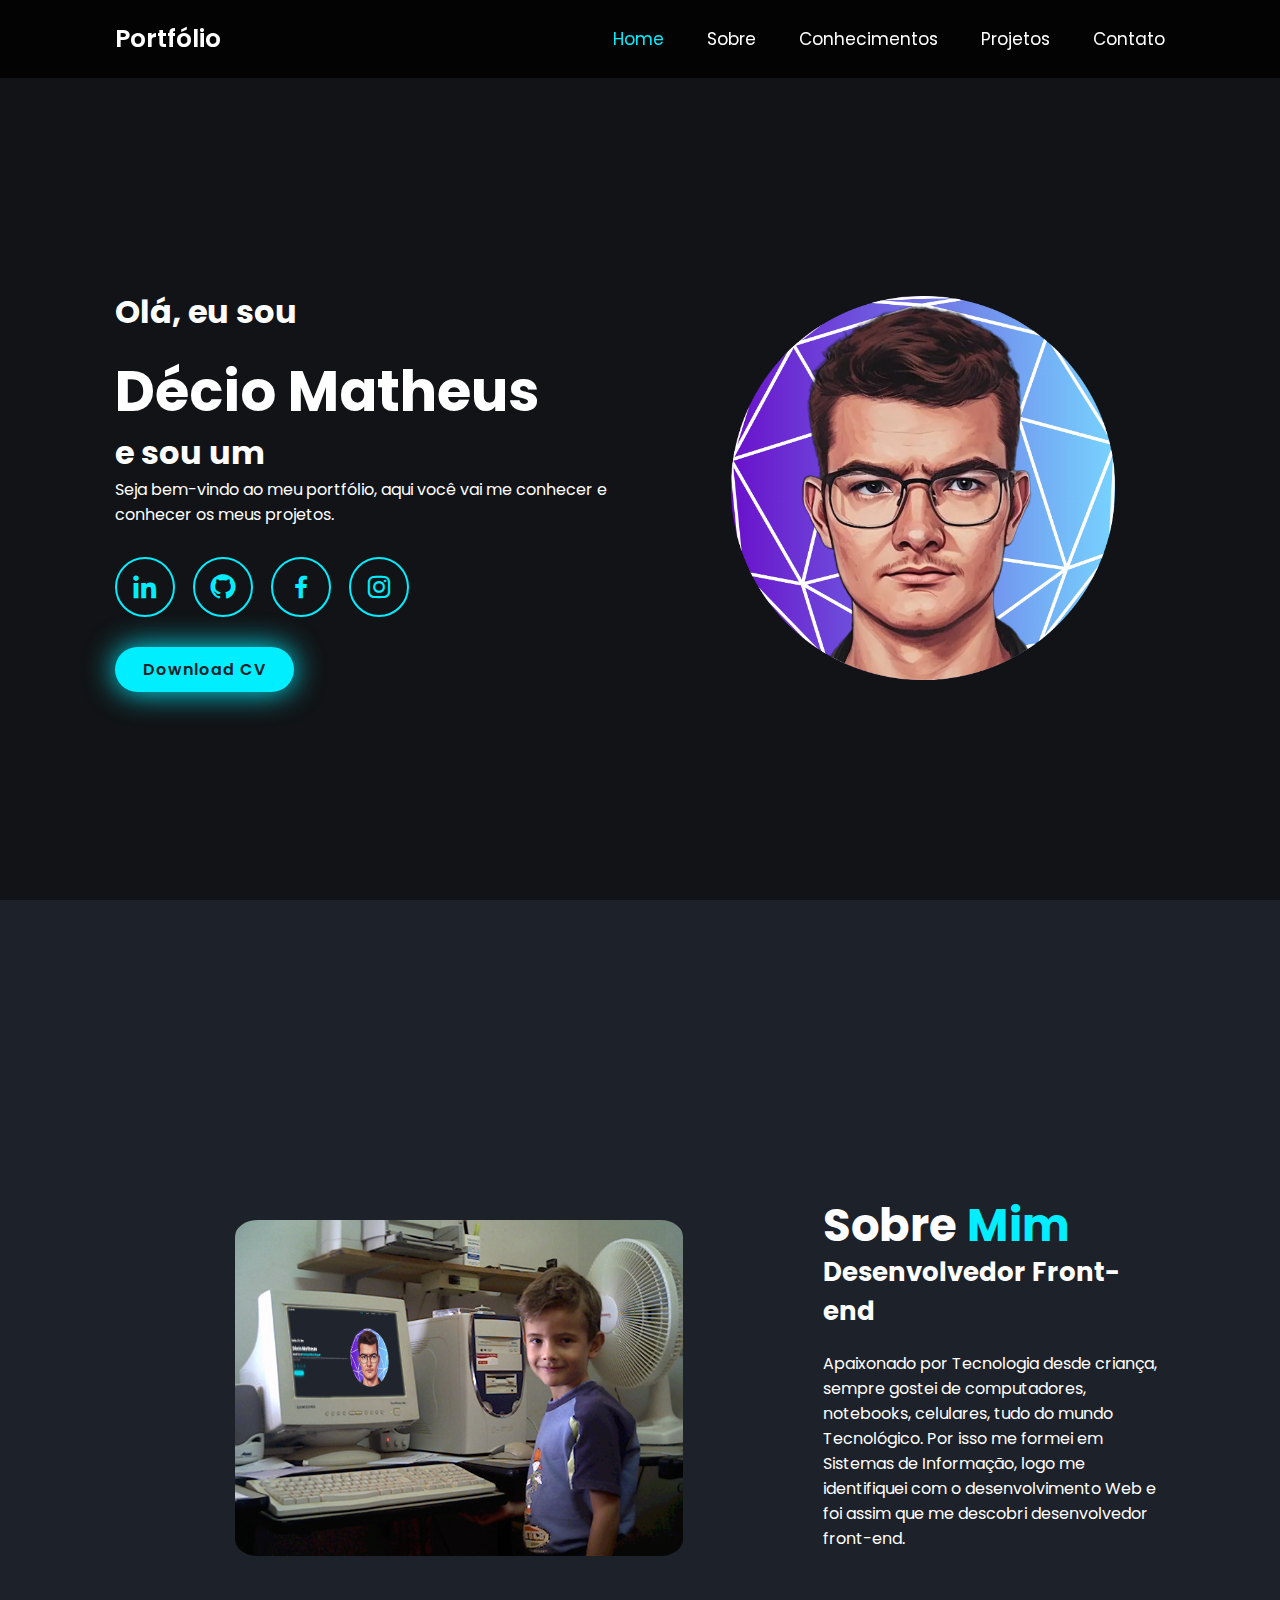
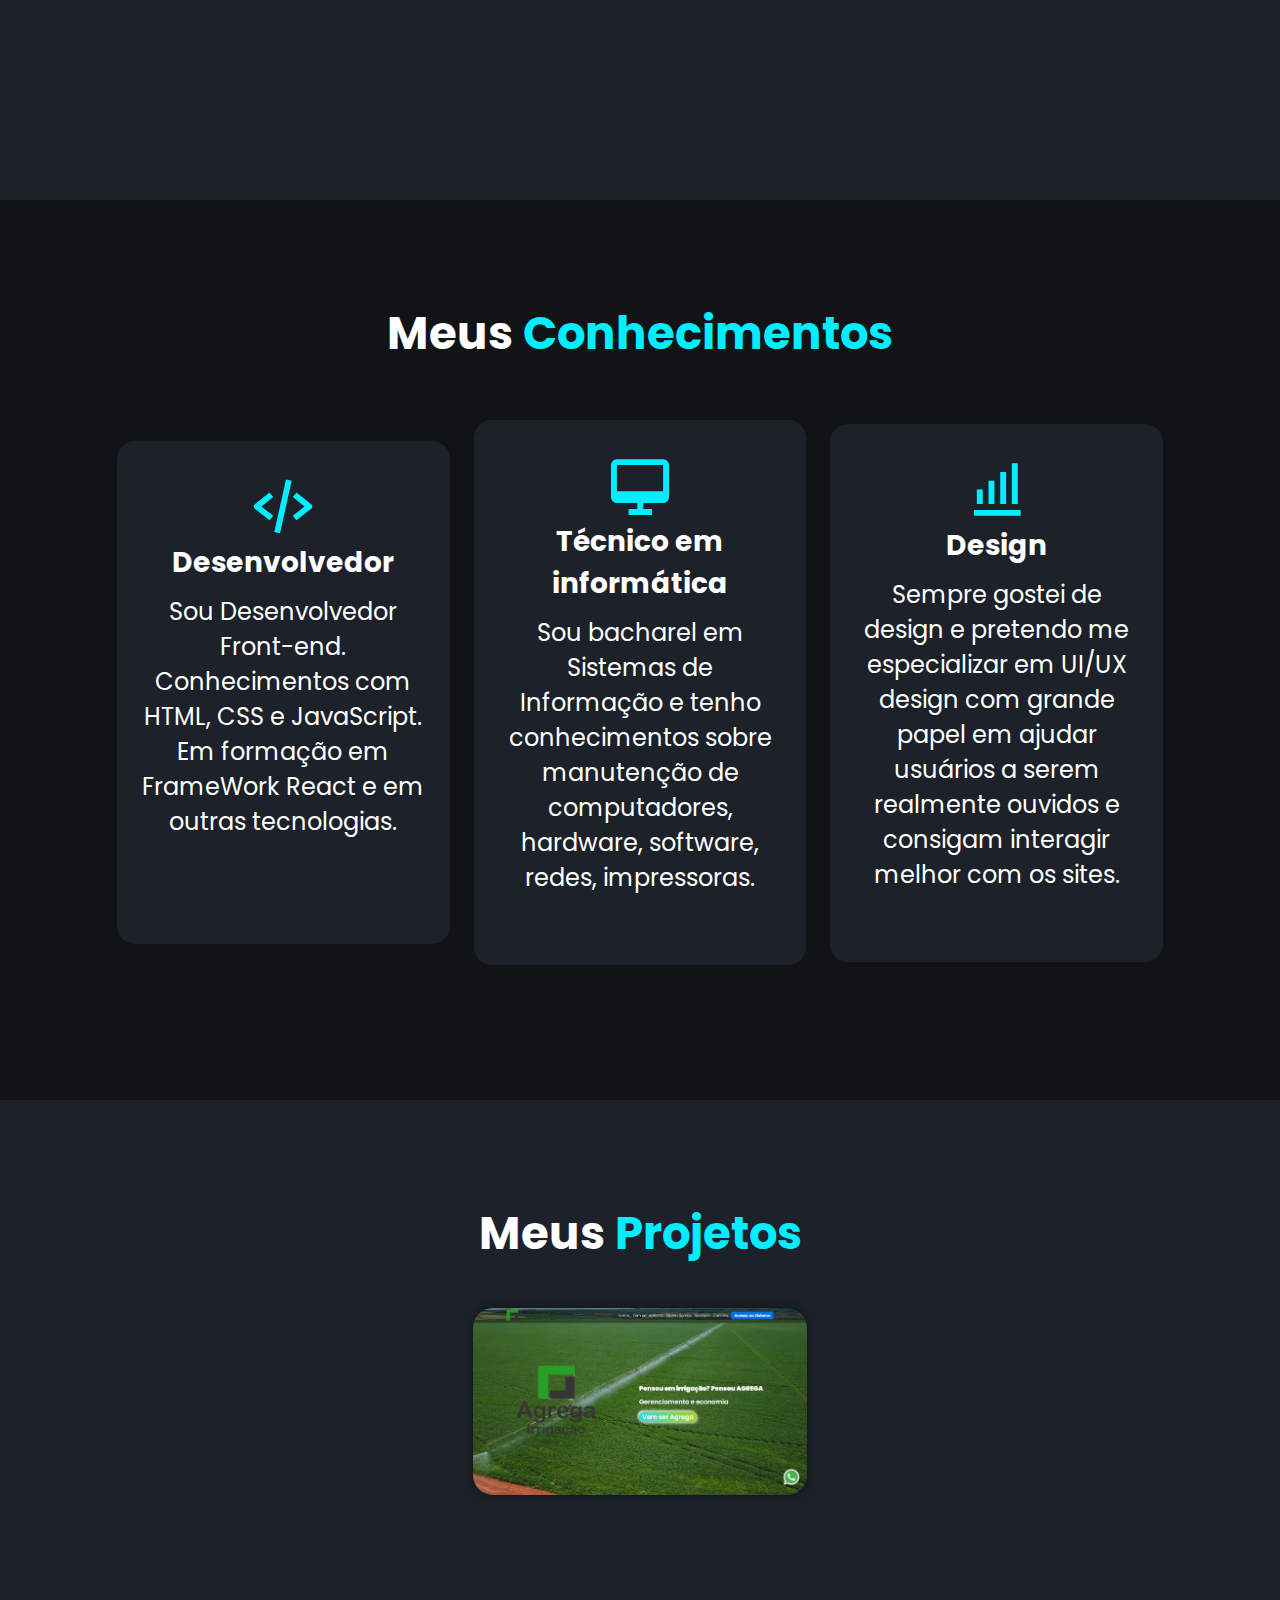
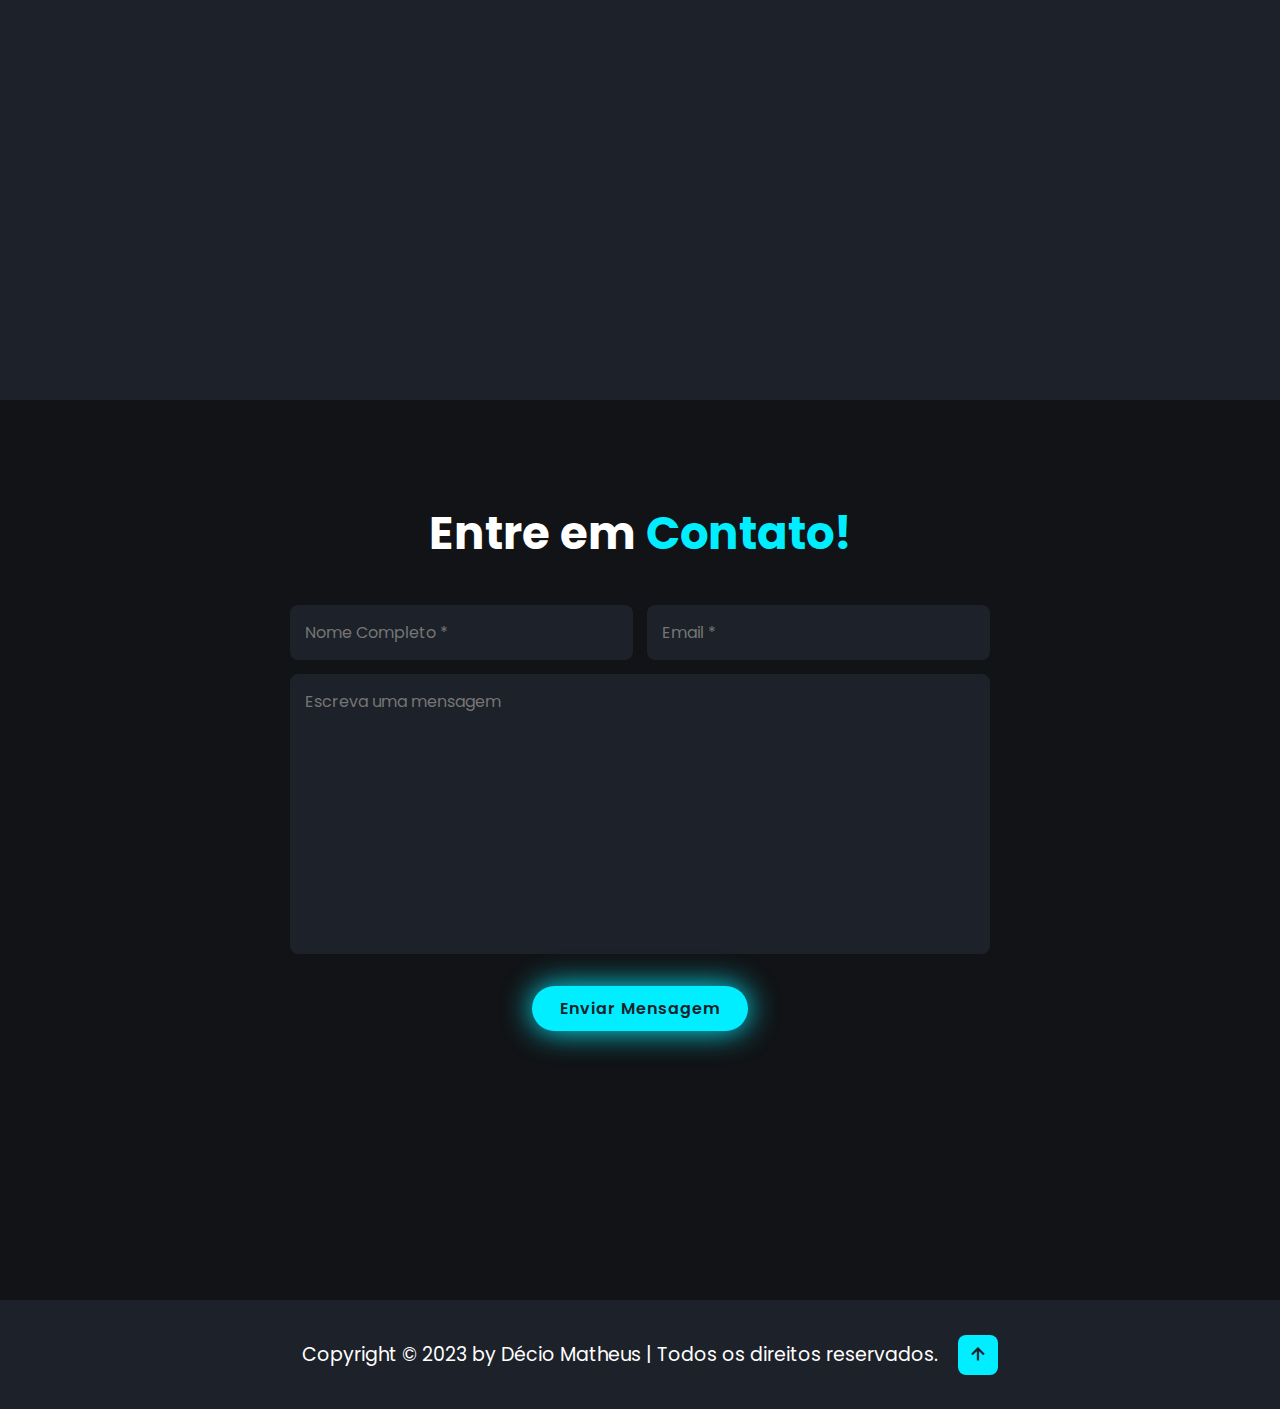
==== index.html @ 16990187 "primeiro commit" ====
<!DOCTYPE html>
<html lang="pt-br">

<head>
    <meta charset="UTF-8">
    <meta http-equiv="X-UA-Compatible" content="IE=edge">
    <meta name="viewport" content="width=device-width, initial-scale=1.0">
    <link rel="shortcut icon" href="img/icon.png" type="image/x-icon" />
    <link rel="stylesheet" href="style.css">

    <!-- box icon-->
    <link href='https://unpkg.com/boxicons@2.1.4/css/boxicons.min.css' rel='stylesheet'>
    <title>Décio Matheus</title>
</head>

<body>

    <header class="header">
        <a href="#" class="logo">Portfólio</a>

        <i class='bx bx-menu' id="menu-icon"></i>

        <nav class="navbar">
            <a href="#home" class="active">Home</a>
            <a href="#about">Sobre</a>
            <a href="#services">Conhecimentos</a>
            <a href="#portfolio">Projetos</a>
            <a href="#contact">Contato</a>
        </nav>
    </header>


    <!-- home section design -->
    <section class="home" id="home">
        <div class="home-content">
            <h3>Olá, eu sou</h3>
            <h1>Décio Matheus</h1>
            <h3>e sou um <span class="multiple-text"></span></h3>
            <p>Seja bem-vindo ao meu portfólio, aqui você vai me conhecer e conhecer os meus projetos.

            </p>

            <div class="social-media">
                <a href="https://www.linkedin.com/in/d%C3%A9cio-matheus-199773163" target="_blank"><i class='bx bxl-linkedin'></i></a>
                <a href="https://github.com/DecioBarros97" target="_blank"><i class='bx bxl-github'></i></a>
                <a href="https://www.facebook.com/decio.matheus" target="_blank"><i class='bx bxl-facebook'></i></a>
                <a href="https://www.instagram.com/decio_matheus/?hl=pt-br" target="_blank"><i class='bx bxl-instagram'></i></a>
            </div>
            <a href="Documento/Currículo Décio_2023.pdf" target="_blank" class="btn">Download CV</a>
        </div>

        <div class="home-img">
            <img src="img/perfil3.png" alt="">
        </div>


    </section>

    <!-- about section design -->

    <section class="about" id="about">
        <div class="about-img">
            <img src="img/edicao.png" alt="">
        </div>

        <div class="about-content">
            <h2 class="heading">Sobre <span>Mim</span></h2>
            <h3>Desenvolvedor Front-end</h3>
            <p>Apaixonado por Tecnologia desde criança,
                sempre gostei de computadores, notebooks, 
                celulares, tudo do mundo Tecnológico.
                Por isso me formei em 
                Sistemas de Informação, logo me identifiquei com o desenvolvimento 
                Web e foi assim que me descobri desenvolvedor front-end.
            </p>

        </div>

    </section>

    <!-- service section design -->

    <section class="services" id="services">
        <h2 class="heading">Meus <span>Conhecimentos</span></h2>

        <div class="services-container">
            <div class="services-box">
                <i class='bx bx-code-alt'></i>
                <h3>Desenvolvedor</h3>
                <p>Sou Desenvolvedor Front-end.
                    Conhecimentos com HTML, CSS e JavaScript.
                    Em formação em FrameWork React e em outras tecnologias.

                    <br>
                    <br>
                </p>
        
            </div>



            <div class="services-box">
                <i class='bx bx-desktop'></i>
                <h3>Técnico em informática</h3>
                <p>Sou bacharel em Sistemas de Informação
                    e tenho conhecimentos sobre manutenção de computadores, hardware, software, redes, impressoras.

                    
                </p>
              

            </div>


            <div class="services-box">
                <i class='bx bx-bar-chart-alt'></i>
                <h3>Design</h3>
                <p>Sempre gostei de design e pretendo me especializar em UI/UX design 
                    com grande papel em ajudar usuários a serem realmente ouvidos e consigam interagir melhor com os sites.

                   
                </p>
       

            </div>



        </div>

    </section>

    <!--  Portfolio section desing  -->

    <section class="portfolio" id="portfolio">
        <h2 class="heading">Meus <span>Projetos</span></h2>

        <div class="portfolio-container">
            <div class="portfolio-box">
                <img src="img/Pokédex.gif" alt="">
                <div class="portfolio-layer">
                    <h4>Pokédex</h4>
                    <p>Primeiro projeto que usei uma API, ter descoberto me abriu novos horizontes.</p>
                    <a href="https://github.com/DecioBarros97/pokedex" target="_blank"><i class='bx bx-link'></i></a>
                </div>
            </div>
            <div class="portfolio-box">
                <img src="img/agregasite.png" alt="">
                <div class="portfolio-layer">
                    <h4>Site Agrega</h4>
                    <p>Primeiro site!!! A realização de um sonho que aos poucos vem se tornando realidade.</p>
                    <a onclick="cadastro();"> <i class='bx bx-link'></i></a>
                </div>
            </div>
            <div class="portfolio-box">
                <img src="img/Calculadora.gif" alt="">
                <div class="portfolio-layer">
                    <h4>Calculadora</h4>
                    <p>Pode parece um projeto bem simples mas foi desafiador, o uso do CSS nesse projeto agregou bastante.</p>
                    <a href="https://github.com/DecioBarros97/calculadora" target="_blank"> <i class='bx bx-link'></i></a>
                </div>
            </div>
            <div class="portfolio-box">
                <img src="img/Portfolio.gif" alt="">
                <div class="portfolio-layer">
                    <h4>Primeiro portfólio</h4>
                    <p>Aqui começava minha jornada, sempre em constante evolução.</p>
                    <a href="https://github.com/DecioBarros97/portifolio" target="_blank"> <i class='bx bx-link'></i></a>
                </div>
            </div>
            <div class="portfolio-box">
                <img src="img/TheBook.gif" alt="">
                <div class="portfolio-layer">
                    <h4>Tela de Login</h4>
                    <p> Back-end fez parceria e fizemos esse projeto.</p>
                    <a href="https://github.com/DecioBarros97/thebook" target="_blank"> <i class='bx bx-link'></i></a>
                </div>
            </div>
            <div class="portfolio-box">
                <img src="img/Foguetinho.gif" alt="">
                <div class="portfolio-layer">
                    <h4>Foguetinho</h4>
                    <p>Achei esse projeto bacana e quis replicar e gostei muito do resultado</p>
                    <a href="https://github.com/DecioBarros97/foguetinho" target="_blank"> <i class='bx bx-link'></i></a>
                </div>
            </div>
        </div>

    </section>

    <!-- contact section desing -->

    <section class="contact" id="contact">
        <h2 class="heading">Entre em <span>Contato!</span></h2>

        <form action="https://api.staticforms.xyz/submit" method="POST">
            <div class="input-box">
                <input type="text"  name = "name" placeholder="Nome Completo *" required>
                <input type="email" name = "email" placeholder="Email *" required>
            </div>
            
            <textarea name="message" cols="30" rows="10"  placeholder="Escreva uma mensagem" required></textarea>
            <input type="submit" value="Enviar Mensagem" class="btn">

            <input type="hidden" name="accessKey" value="1c5bcebe-41f8-4444-85f2-d5e66a5efede">
            <input type="hidden" name="redirectTo" value="http://127.0.0.1:5500/contato.html"> 
        </form>
    </section>

    <!-- footer desing -->
    <footer class="footer">
        <div class="footer-text">
            <p>Copyright &copy; 2023 by Décio Matheus | Todos os direitos reservados.</p>
        </div>

        <div class="footer-iconTop">
            <a href="#home"> <i class='bx bx-up-arrow-alt'></i></a>
        </div>
    </footer>


    <!-- scroll reveal -->
    
    <script src="https://unpkg.com/scrollreveal"></script>

        <!-- typed JS -->

        <script src="https://unpkg.com/typed.js@2.0.132/dist/typed.umd.js"></script>

    <!--  custom JS -->
    <script src="js/script.js"></script>
</body>

</html>
---- style.css ----
@import url("https://fonts.googleapis.com/css2?family=Poppins:ital,wght@0,100;0,200;0,600;0,900;1,100&family=Roboto:wght@100;400&family=Ubuntu:wght@400;500;700&display=swap");

* {
    margin: 0;
    padding: 0;
    box-sizing: border-box;
    text-decoration: none;
    border: none;
    outline: none;
    scroll-behavior: smooth;
    font-family: 'Poppins', sans-serif;

}

:root {
    --bg-color: #111316;
    --second-bg-color: #1d2129;
    --text-color: #fff;
    --main-color: #0ef;
    --transparente--color: rgba(0, 0, 0, 0.8);

}

html {
    font-size: 62.5%;
    overflow-x: hidden;
}

body {
    background-color: var(--bg-color);
    color: var(--text-color);
}

section {
    min-height: 100vh;
    padding: 10rem 9% 2rem;
}

.header {
    position: fixed;
    top: 0;
    left: 0;
    width: 100%;
    padding: 2rem 9%;
    background: var(--transparente--color);
    display: flex;
    justify-content: space-between;
    align-items: center;
    z-index: 100;
}

.header .sticky {
    border-bottom: .1rem solid rgba(0, 0, 0, .2);
}

.logo {
    font-size: 2.5rem;
    color: var(--text-color);
    font-weight: 600;
    cursor: default;
}

.navbar a {
    font-size: 1.7rem;
    color: var(--text-color);
    margin-left: 4rem;
    transition: .3s;
}

.navbar a:hover,
.navbar a.active {
    color: var(--main-color);
}

#menu-icon {
    font-size: 3.6rem;
    color: var(--text-color);
    display: none;
}

.home {
    display: flex;
    justify-content: center;
    align-items: center;
}
.home-contato {
    display: flex;
    justify-content: center;
    align-items: center;
    background: rgb(146,60,175);
    background: linear-gradient(119deg, rgba(146,60,175,1) 0%, rgb(31, 91, 131) 45%, rgb(0, 14, 17) 100%);
}
.home-img img{
    width: 30vw;
    margin: 5rem;
    animation: floatImage 4s ease-in-out infinite;
}

@keyframes floatImage {
    0%{
        transform: translateY(0);
    }
    
    50%{
        transform: translateY(-2.4rem);
    }
    
    100%{
        transform: translateY(0);
    }
}

.home-content h3 {
    font-size: 3.2rem;
    font-weight: 700;
}

.home-content h3:nth-last-of-type(2) {
    margin-bottom: 2rem;
}

span {
    color: var(--main-color);
}

.home-content h1 {
    font-size: 5.6rem;
    font-weight: 700;
    line-height: 1.3;
}

.home-content p {
    font-size: 1.6rem;
}

.social-media a {
    display: inline-flex;
    justify-content: center;
    align-items: center;
    width: 6rem;
    height: 6rem;
    background: transparent;
    border: .2rem solid var(--main-color);
    border-radius: 50%;
    font-size: 3rem;
    color: var(--main-color);
    margin: 3rem 1.5rem 3rem 0;
    transition: .6s ease;
}

.social-media a:hover {
    background: var(--main-color);
    color: var(--second-bg-color);
    box-shadow: 0 0 1rem var(--main-color);
}

.btn {
    display: inline-block;
    padding: 1rem 2.8rem;
    background: var(--main-color);
    border-radius: 4rem;
    box-shadow: 0 0 3rem var(--main-color);
    font-size: 1.6rem;
    color: var(--second-bg-color);
    letter-spacing: .1rem;
    font-weight: 600;
    transition: .5s ease;

}

.btn:hover {
    box-shadow: none;

}

/* Section about -- Sobre */

.about {
    display: flex;
    justify-content: center;
    align-items: center;
    gap: 2rem;
    background: var(--second-bg-color);

}

.about-img img {
    width: 35vw;
    border-radius: 5%;

    margin: 12rem;
}

.heading {
    text-align: center;
    font-size: 4.5rem;
}

.about-content h2 {
    text-align: left;
    line-height: 1.2;
}

.about-content h3 {
    font-size: 2.6rem;
}

.about-content p {
    font-size: 1.6rem;
    margin: 2rem 0 3rem;
}

.services h2 {
    margin-bottom: 5rem;
}

.services-container {
    display: flex;
    justify-content: center;
    align-items: center;
    flex-wrap: wrap;
    gap: 2rem;
}

.services-container .services-box {
    flex: 1 1 30rem;
    background: var(--second-bg-color);
    padding: 3rem 2rem 4rem;
    border-radius: 2rem;
    text-align: center;
    border: .2rem solid var(--bg-color);
    transition: .5 ease;
}

.services-container .services-box:hover {
    border-color: var(--main-color);
    transform: scale(1.02);

}

.services-box i {
    font-size: 7rem;
    color: var(--main-color);
}

.services-box h3 {
    font-size: 2.8rem;
}

.services-box p {
    font-size: 2.4rem;
    margin: 1rem 0 3rem;
}

/* section portifolio  */

.portfolio {
    background: var(--second-bg-color);
}

.portfolio h2 {
    margin-bottom: 4rem;
}

.portfolio-container {
    display: grid;
    grid-template-columns: repeat(3, 1fr);
    align-items: center;
    gap: 2.5rem;
}

.portfolio-container .portfolio-box {
    position: relative;
    border-radius: 2rem;
    box-shadow: 0 0 1rem var(--bg-color);
    overflow: hidden;
    display: flex;
}

.portfolio-box img {
    width: 100%;
    transition: .5s ease;

}

.portfolio-box:hover img {
    transform: scale(1.1);

}

.portfolio-box .portfolio-layer {
    position: absolute;
    bottom: 0;
    left: 0;
    width: 100%;
    height: 100%;
    background: linear-gradient(rgba(0, 0, 0, .8), var(--second-bg-color));
    display: flex;
    justify-content: center;
    align-items: center;
    flex-direction: column;
    text-align: center;
    padding: 0 4rem;
    transform: translateY(100%);
    transition: .5s ease;
}

.portfolio-box:hover .portfolio-layer {
    transform: translateY(0);

}

.portfolio-layer h4 {
    font-size: 3rem;
}

.portfolio-layer p {
    font-size: 1.6rem;
    margin: .3rem 0 1rem;
}

.portfolio-layer a {
    display: inline-flex;
    justify-content: center;
    align-items: center;
    width: 5rem;
    height: 5rem;
    background: var(--text-color);
    border-radius: 50%;
}

.portfolio-layer a i {
    font-size: 2rem;
    color: var(--second-bg-color);
}

/* section Contact -- contato  */

.contact h2 {
    margin-bottom: 3rem;

}

.contact form {
    max-width: 70rem;
    margin: 1rem auto;
    text-align: center;
    margin-bottom: 3rem;
}

.contact form .input-box {
    display: flex;
    justify-content: space-between;
    flex-wrap: wrap;
}

.contact form .input-box input,
.contact form textarea {
    width: 100%;
    padding: 1.5rem;
    font-size: 1.6rem;
    color: var(--text-color);
    background-color: var(--second-bg-color);
    border-radius: .8rem;
    margin: .7rem 0;
}

.contact form .input-box input {
    width: 49%;
}

.contact form textarea {
    resize: none;
    /* remove opção de alterar tamanho da caixa de texto */
}

.contact form .btn {
    margin-top: 2rem;
    cursor: pointer;
}


/* footer  */

.footer {
    display: flex;
    justify-content: center;
    align-items: center;
    flex-wrap: wrap;
    padding: 2rem 9%;
    background: var(--second-bg-color);

}

.footer p {
    font-size: 1.9rem;
    margin: 2rem;
}

.footer-iconTop a {
    display: inline-flex;
    justify-content: center;
    align-items: center;
    padding: .8rem;
    background: var(--main-color);
    border-radius: .8rem;
    transition: .5s ease;

}

.footer-iconTop a:hover {
    box-shadow: 0 0 1rem var(--main-color);
}

.footer-iconTop a i {
    font-size: 2.4rem;
    color: var(--second-bg-color);
}


/* BREAKPOINTS */

@media (max-width: 1200px) {
    html {
        font-size: 55%;
    }
}

/* responsividade */

@media (max-width: 991px) {
    .header {
        padding: 2rem 3%;
    }

    section {
        padding: 10rem 3% 2rem;
    }

    .services {
        padding-bottom: 7rem;
    }

    .portfolio {
        padding-bottom: 7rem;
    }

    .contact {
        min-height: auto;
    }

    .footer {
        padding: 2rem 3%;
    }
}

@media (max-width: 768px) {
    #menu-icon {
        display: block;
    }

    .navbar {
        position: absolute;
        top: 100%;
        left: 0;
        width: 100%;
        padding: 1rem 3%;
        background: var(--bg-color);
        border-top: .1rem solid rgba(0, 0, 0, .2);
        box-shadow: 0 .5rem 1rem rgba(0, 0, 0, .2);
        display: none;
    }

    .navbar.active {
        display: block;
    }

    .navbar a {
        display: block;
        font-size: 2rem;
        margin: 3rem 0;
    }

    .home {
        flex-direction: column;
    }

    .home-content h3 {
        font-size: 2.6rem;
    }

    .home-img img {
        width: 70vw;
        margin-top: 4rem;


    }

    .about {
        flex-direction: column-reverse;
    }

    .about img {
        width: 70vw;
        margin-top: 4rem;
    }

    .services h2 {
        margin-bottom: 3rem;

    }

    .portfolio h2 {
        margin-bottom: 3rem;
    }

    .portfolio-container {
        grid-template-columns: repeat(2, 1fr);
    }

}

@media (max-width: 617px) {
    .portfolio-container {
        grid-template-columns: 1fr;
    }
}

@media (max-width: 450px) {
    html {
        font-size: 50%;
    }

    .contact form .input-box input {
        width: 100%;
    }

}
@media (max-width: 365px) {

    .home-img img {
        width: 90vw;
    }

    .about-img {
        width: 90vw;
    }

    .footer {
        flex-direction: column-reverse;
    }

    .footer p {
        text-align: center;
        margin-top: 2rem;

    }
}
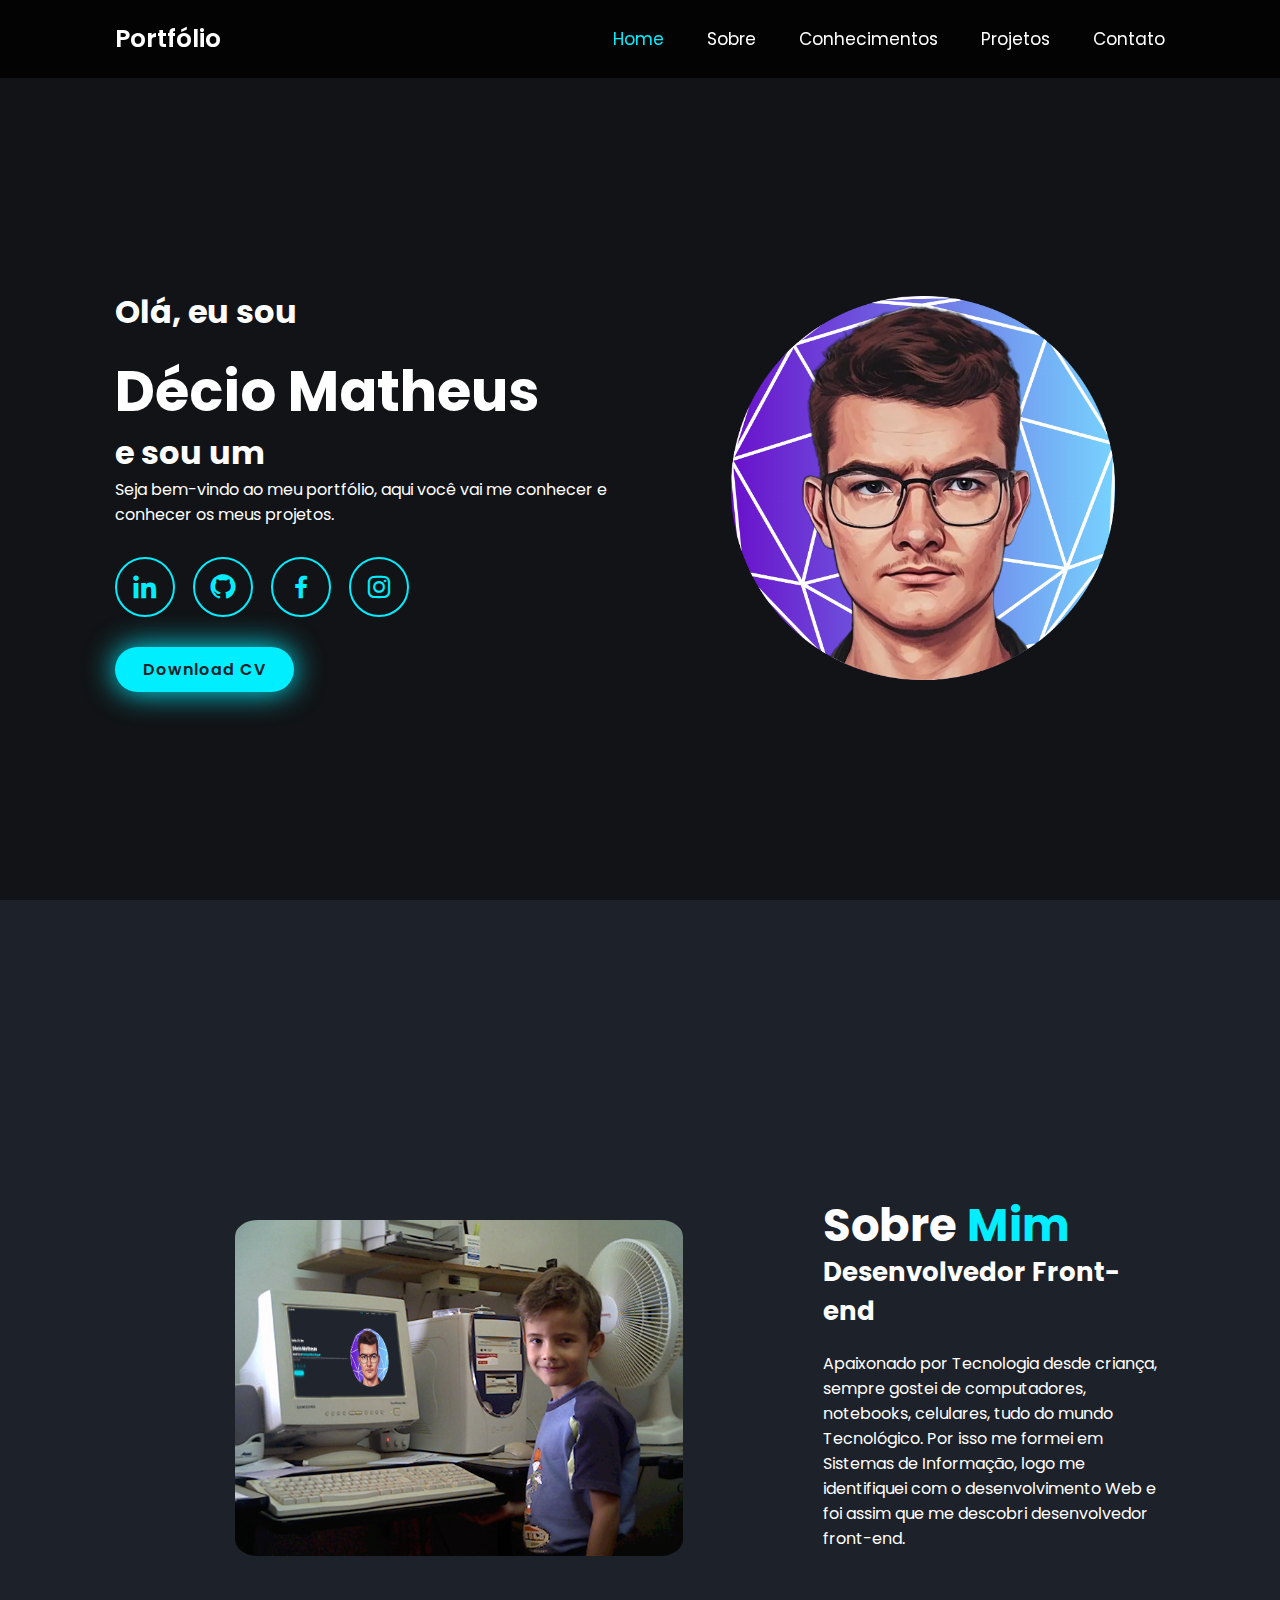
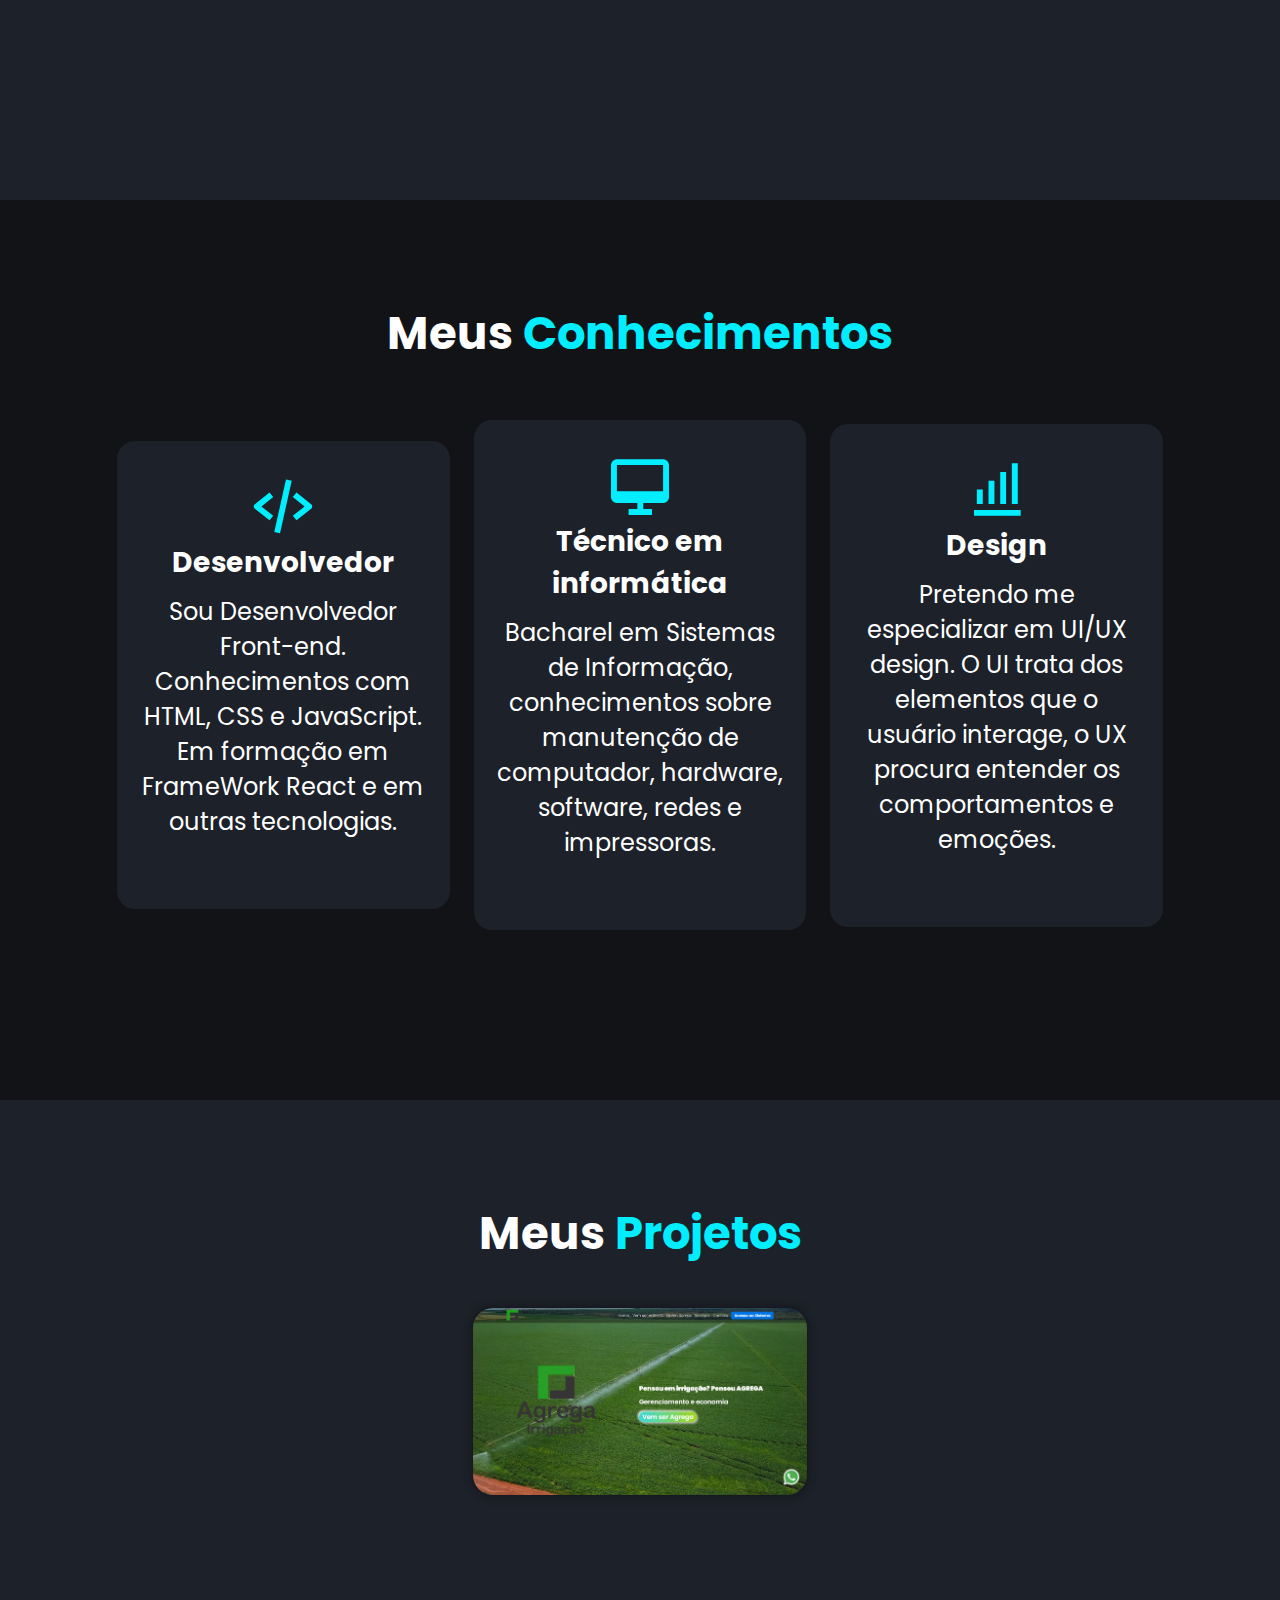
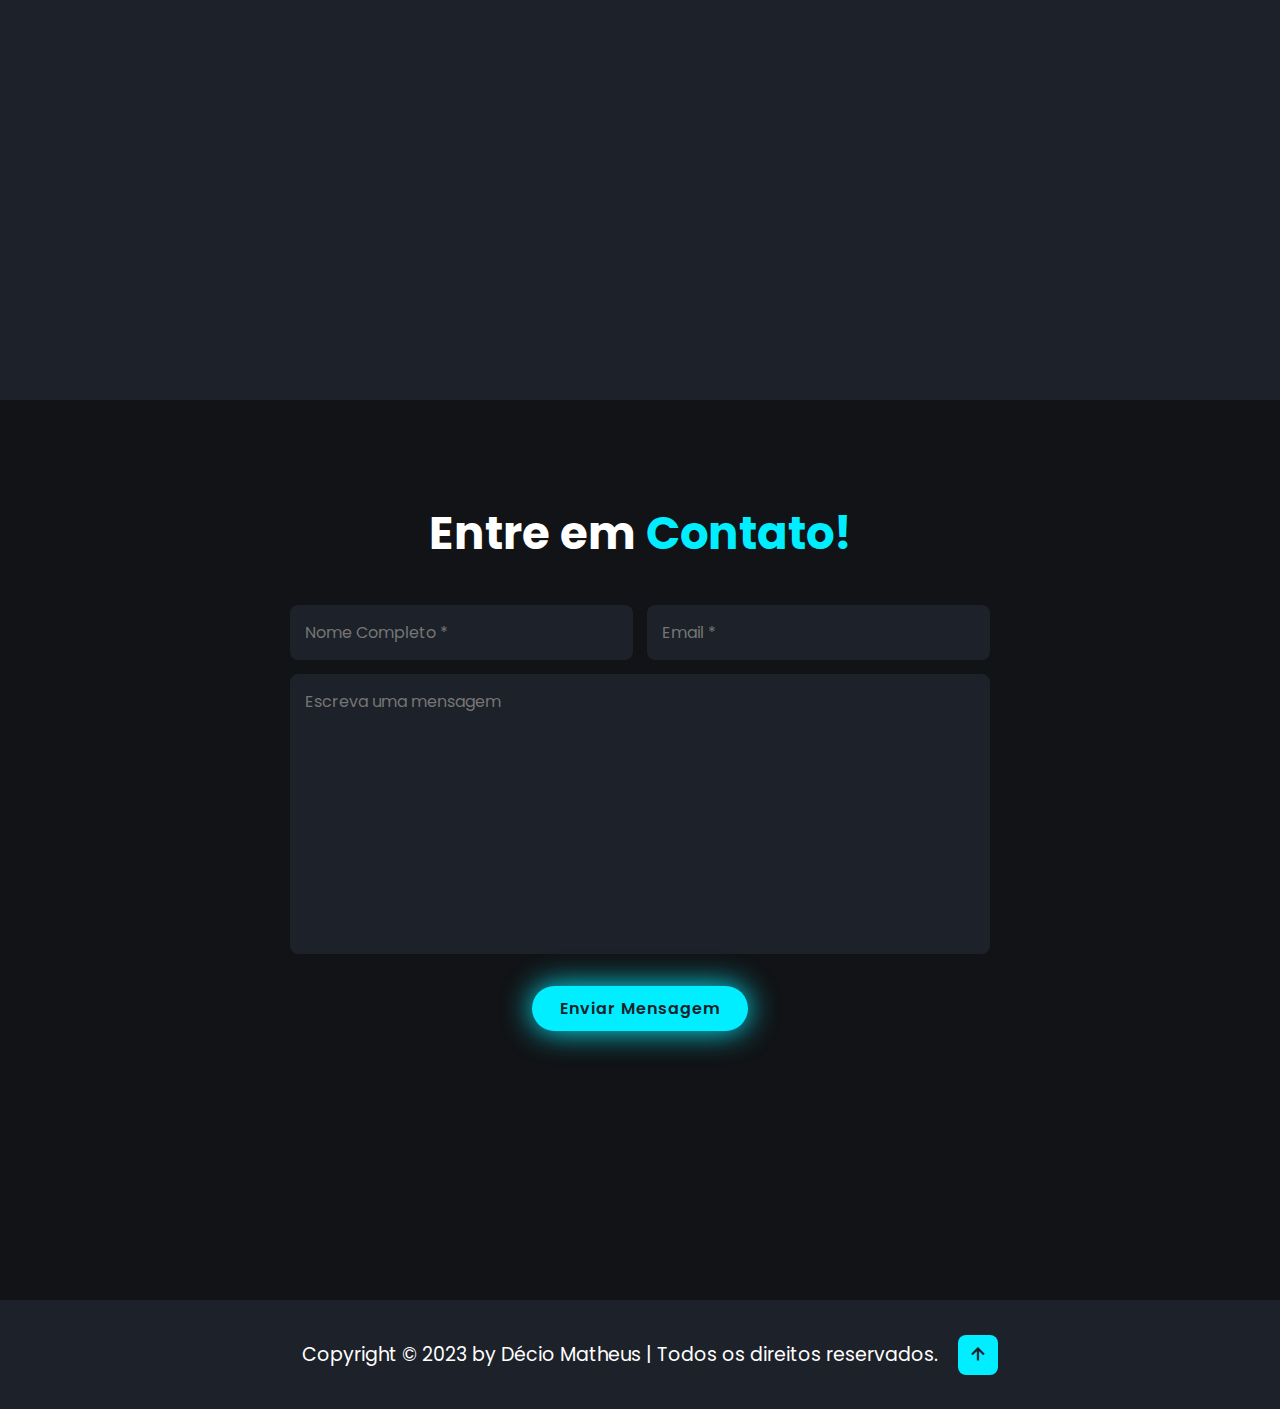
==== commit f1021882: "alteração containers conhecimento e alteração do link de contato" ====
--- a/index.html
+++ b/index.html
@@ -87,12 +87,9 @@
             <div class="services-box">
                 <i class='bx bx-code-alt'></i>
                 <h3>Desenvolvedor</h3>
-                <p>Sou Desenvolvedor Front-end.
-                    Conhecimentos com HTML, CSS e JavaScript.
+                <p>Sou Desenvolvedor Front-end. Conhecimentos com HTML, CSS e JavaScript.
                     Em formação em FrameWork React e em outras tecnologias.
-
-                    <br>
-                    <br>
+                   
                 </p>
         
             </div>
@@ -102,8 +99,8 @@
             <div class="services-box">
                 <i class='bx bx-desktop'></i>
                 <h3>Técnico em informática</h3>
-                <p>Sou bacharel em Sistemas de Informação
-                    e tenho conhecimentos sobre manutenção de computadores, hardware, software, redes, impressoras.
+                <p>Bacharel em Sistemas de Informação,
+                conhecimentos sobre manutenção de computador, hardware, software, redes e impressoras.
 
                     
                 </p>
@@ -115,10 +112,13 @@
             <div class="services-box">
                 <i class='bx bx-bar-chart-alt'></i>
                 <h3>Design</h3>
-                <p>Sempre gostei de design e pretendo me especializar em UI/UX design 
-                    com grande papel em ajudar usuários a serem realmente ouvidos e consigam interagir melhor com os sites.
-
-                   
+                <p>Pretendo me especializar em UI/UX design.
+                    O UI trata dos elementos que o usuário interage, 
+                    o UX procura entender os comportamentos e 
+                    emoções.
+                    
+
+        
                 </p>
        
 
@@ -203,7 +203,7 @@
             <input type="submit" value="Enviar Mensagem" class="btn">
 
             <input type="hidden" name="accessKey" value="1c5bcebe-41f8-4444-85f2-d5e66a5efede">
-            <input type="hidden" name="redirectTo" value="http://127.0.0.1:5500/contato.html"> 
+            <input type="hidden" name="redirectTo" value="hhttps://deciobarros97.github.io/portfolio2023/contato"> 
         </form>
     </section>
 
--- a/style.css
+++ b/style.css
@@ -215,7 +215,7 @@
 }
 
 .services-container {
-    display: flex;
+    display:inline-flex;
     justify-content: center;
     align-items: center;
     flex-wrap: wrap;
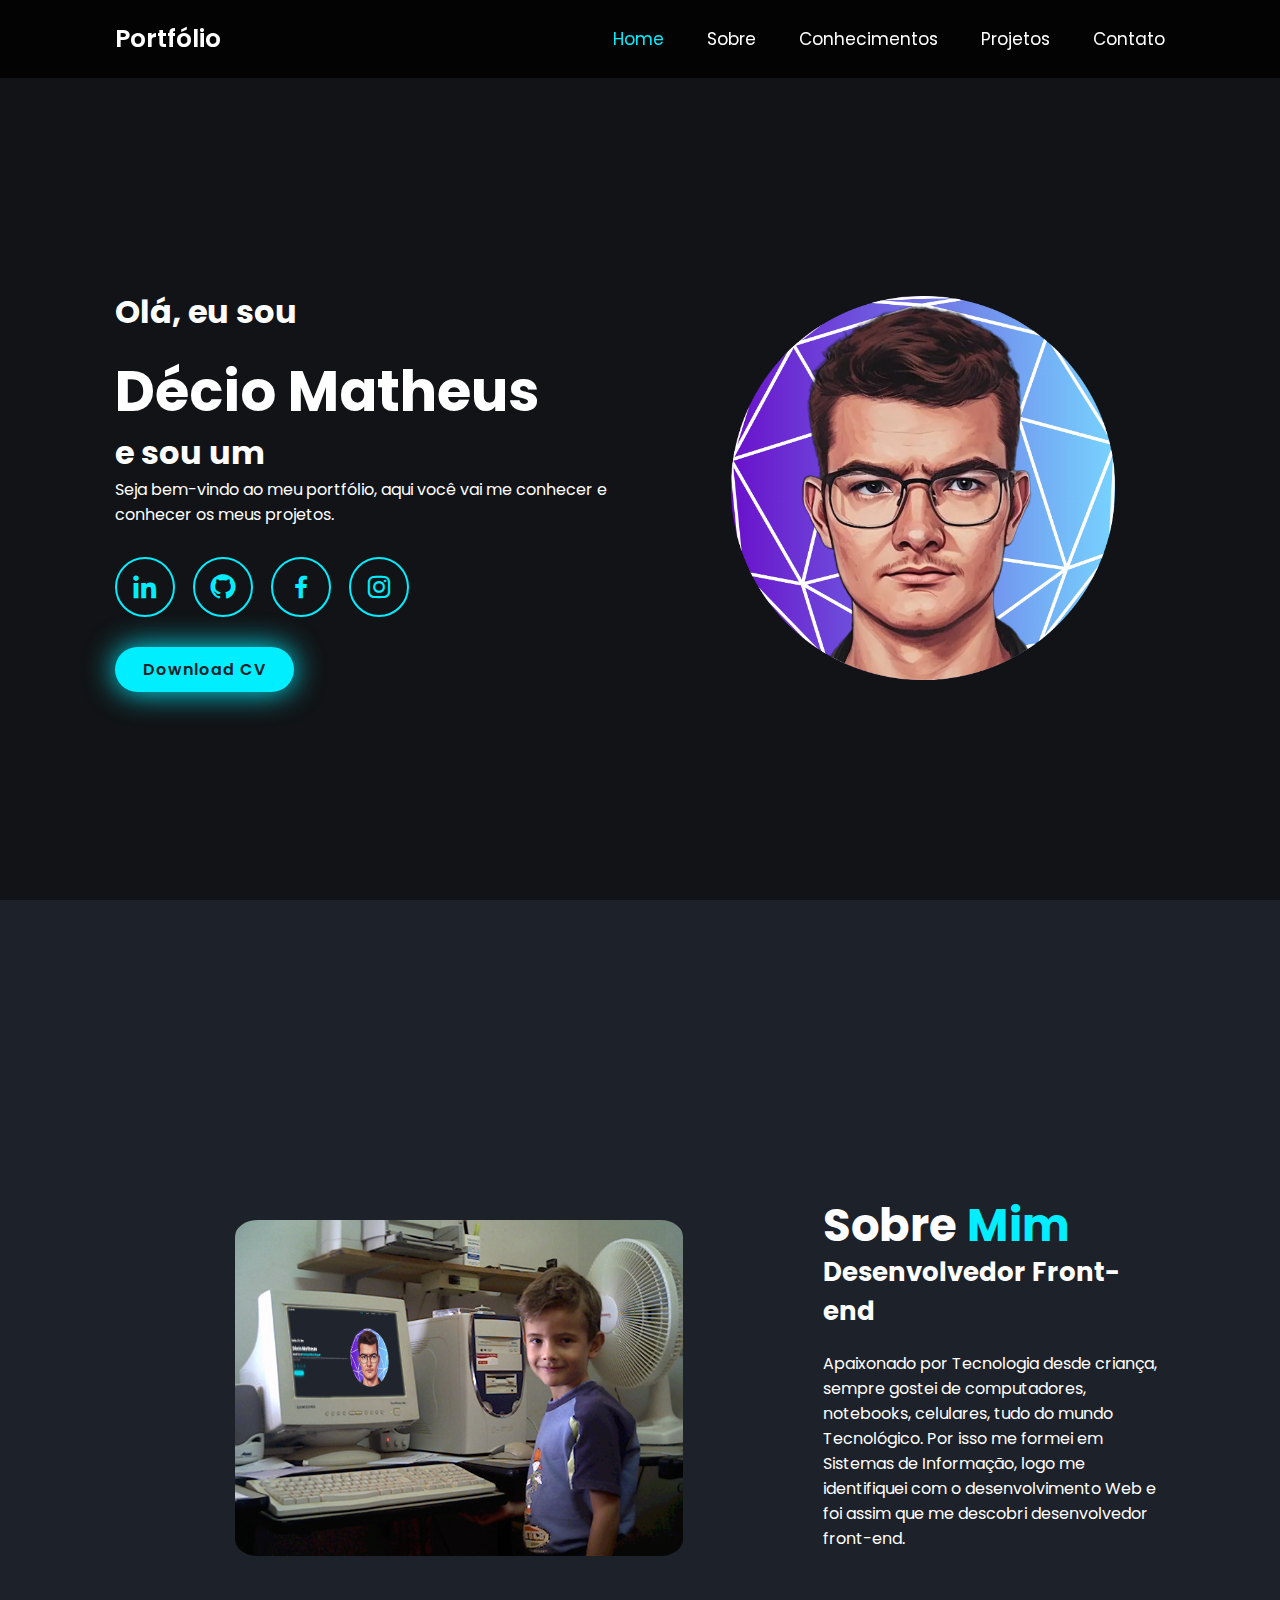
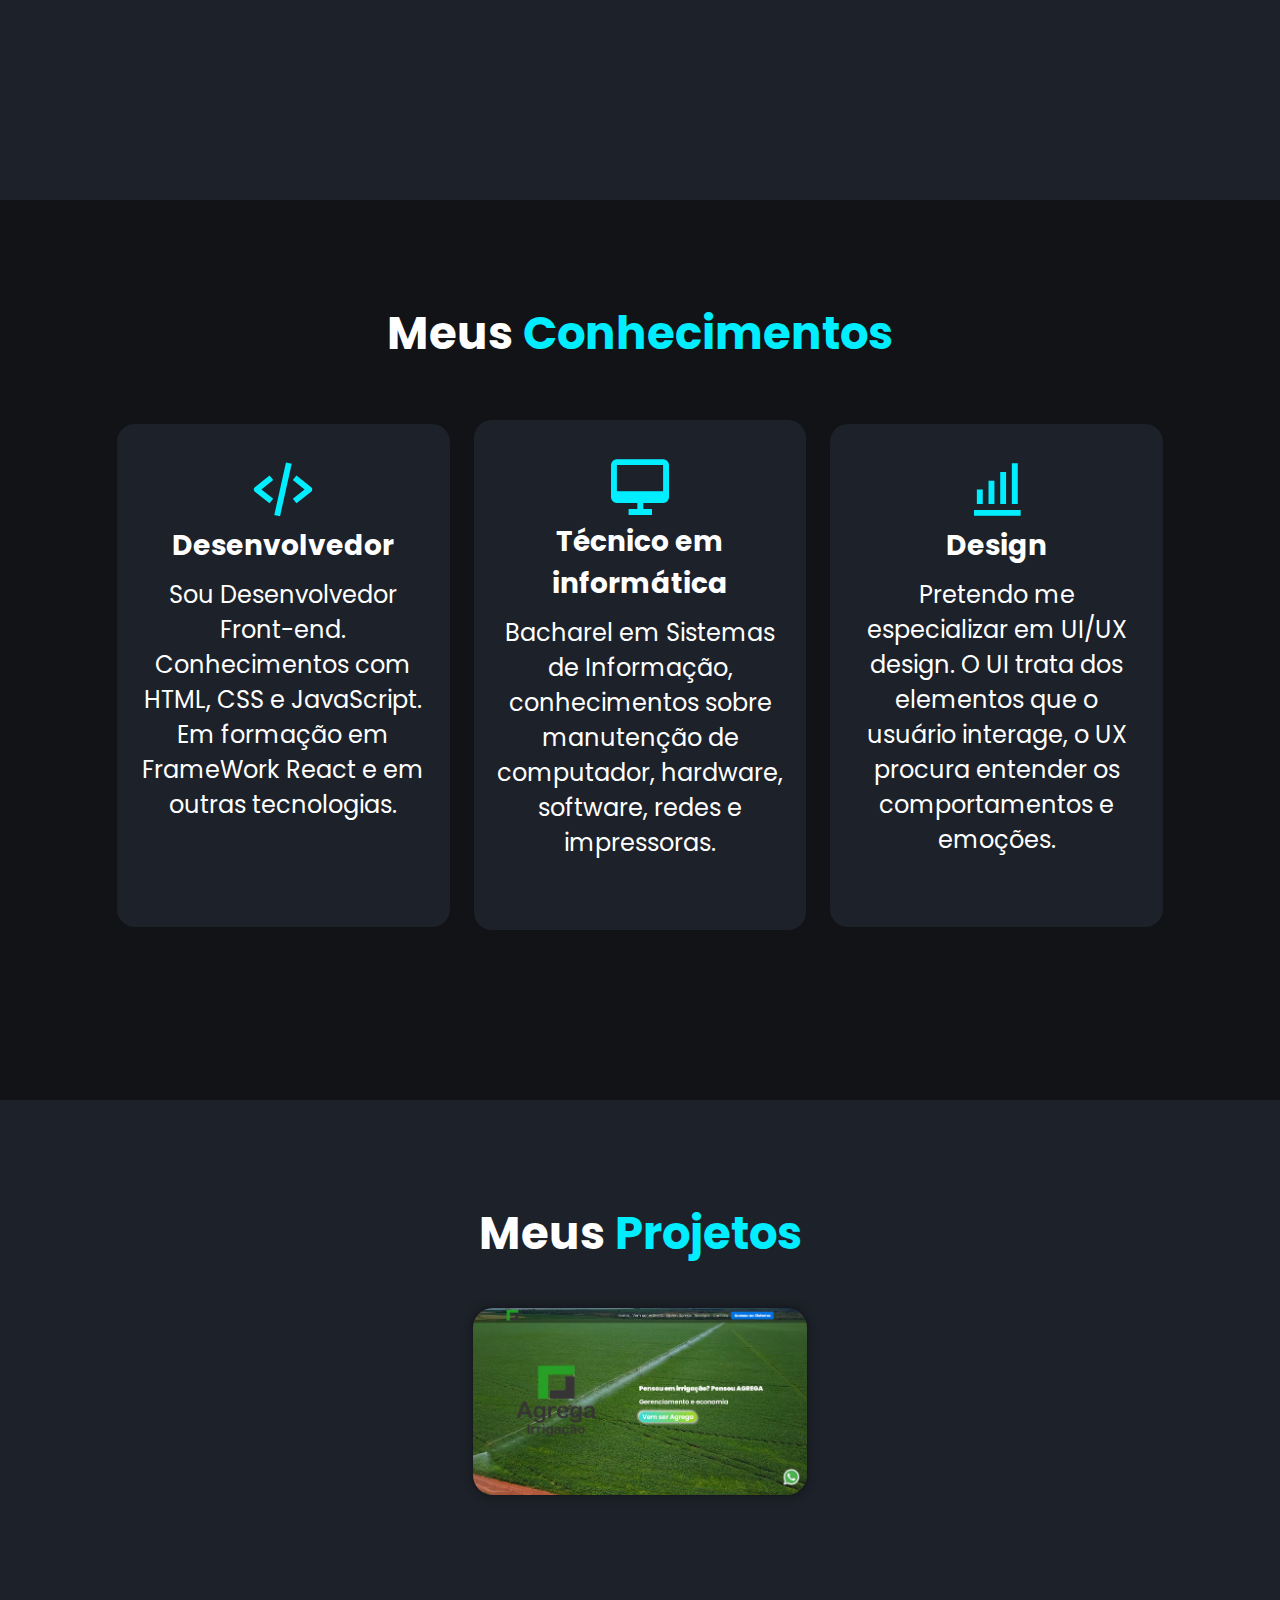
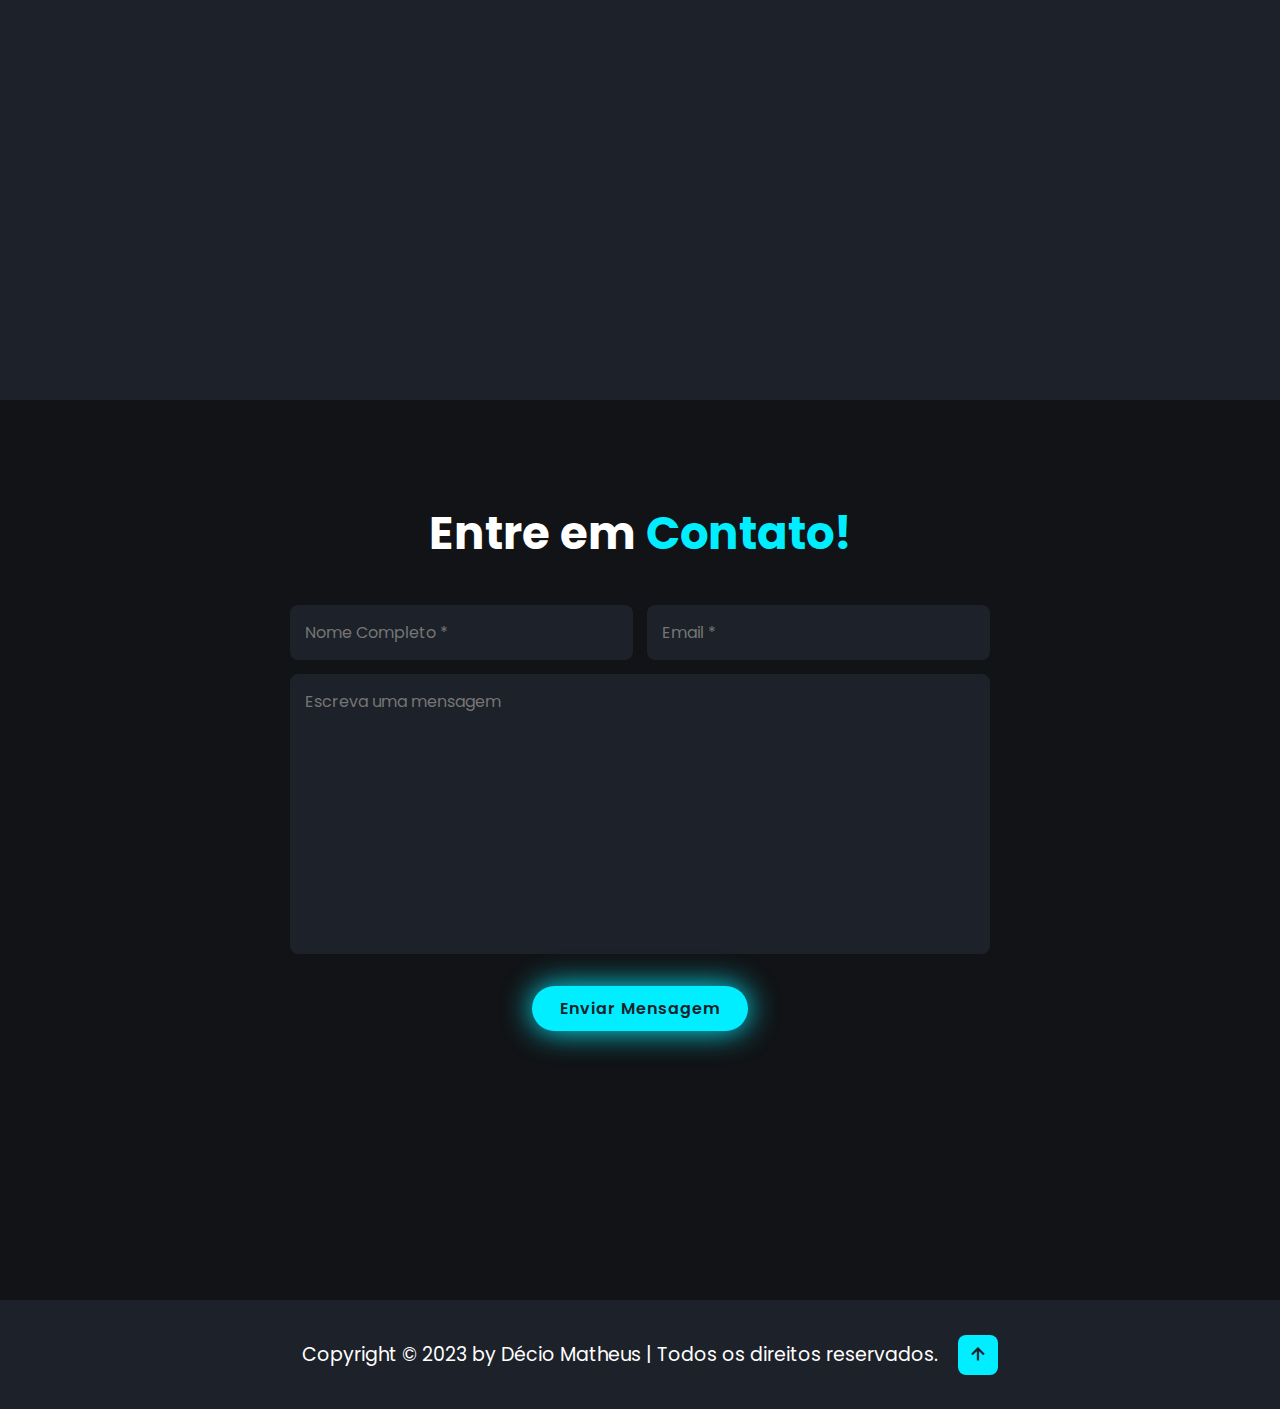
==== commit a9f5a69c: "+1 br no service box desenvolvedor" ====
--- a/index.html
+++ b/index.html
@@ -41,10 +41,12 @@
             </p>
 
             <div class="social-media">
-                <a href="https://www.linkedin.com/in/d%C3%A9cio-matheus-199773163" target="_blank"><i class='bx bxl-linkedin'></i></a>
+                <a href="https://www.linkedin.com/in/d%C3%A9cio-matheus-199773163" target="_blank"><i
+                        class='bx bxl-linkedin'></i></a>
                 <a href="https://github.com/DecioBarros97" target="_blank"><i class='bx bxl-github'></i></a>
                 <a href="https://www.facebook.com/decio.matheus" target="_blank"><i class='bx bxl-facebook'></i></a>
-                <a href="https://www.instagram.com/decio_matheus/?hl=pt-br" target="_blank"><i class='bx bxl-instagram'></i></a>
+                <a href="https://www.instagram.com/decio_matheus/?hl=pt-br" target="_blank"><i
+                        class='bx bxl-instagram'></i></a>
             </div>
             <a href="Documento/Currículo Décio_2023.pdf" target="_blank" class="btn">Download CV</a>
         </div>
@@ -67,10 +69,10 @@
             <h2 class="heading">Sobre <span>Mim</span></h2>
             <h3>Desenvolvedor Front-end</h3>
             <p>Apaixonado por Tecnologia desde criança,
-                sempre gostei de computadores, notebooks, 
+                sempre gostei de computadores, notebooks,
                 celulares, tudo do mundo Tecnológico.
-                Por isso me formei em 
-                Sistemas de Informação, logo me identifiquei com o desenvolvimento 
+                Por isso me formei em
+                Sistemas de Informação, logo me identifiquei com o desenvolvimento
                 Web e foi assim que me descobri desenvolvedor front-end.
             </p>
 
@@ -89,9 +91,10 @@
                 <h3>Desenvolvedor</h3>
                 <p>Sou Desenvolvedor Front-end. Conhecimentos com HTML, CSS e JavaScript.
                     Em formação em FrameWork React e em outras tecnologias.
-                   
+                    <br>
+                    <br>
                 </p>
-        
+
             </div>
 
 
@@ -100,11 +103,11 @@
                 <i class='bx bx-desktop'></i>
                 <h3>Técnico em informática</h3>
                 <p>Bacharel em Sistemas de Informação,
-                conhecimentos sobre manutenção de computador, hardware, software, redes e impressoras.
-
-                    
+                    conhecimentos sobre manutenção de computador, hardware, software, redes e impressoras.
+
+
                 </p>
-              
+
 
             </div>
 
@@ -113,14 +116,14 @@
                 <i class='bx bx-bar-chart-alt'></i>
                 <h3>Design</h3>
                 <p>Pretendo me especializar em UI/UX design.
-                    O UI trata dos elementos que o usuário interage, 
-                    o UX procura entender os comportamentos e 
+                    O UI trata dos elementos que o usuário interage,
+                    o UX procura entender os comportamentos e
                     emoções.
-                    
-
-        
+
+
+
                 </p>
-       
+
 
             </div>
 
@@ -156,8 +159,10 @@
                 <img src="img/Calculadora.gif" alt="">
                 <div class="portfolio-layer">
                     <h4>Calculadora</h4>
-                    <p>Pode parece um projeto bem simples mas foi desafiador, o uso do CSS nesse projeto agregou bastante.</p>
-                    <a href="https://github.com/DecioBarros97/calculadora" target="_blank"> <i class='bx bx-link'></i></a>
+                    <p>Pode parece um projeto bem simples mas foi desafiador, o uso do CSS nesse projeto agregou
+                        bastante.</p>
+                    <a href="https://github.com/DecioBarros97/calculadora" target="_blank"> <i
+                            class='bx bx-link'></i></a>
                 </div>
             </div>
             <div class="portfolio-box">
@@ -165,7 +170,8 @@
                 <div class="portfolio-layer">
                     <h4>Primeiro portfólio</h4>
                     <p>Aqui começava minha jornada, sempre em constante evolução.</p>
-                    <a href="https://github.com/DecioBarros97/portifolio" target="_blank"> <i class='bx bx-link'></i></a>
+                    <a href="https://github.com/DecioBarros97/portifolio" target="_blank"> <i
+                            class='bx bx-link'></i></a>
                 </div>
             </div>
             <div class="portfolio-box">
@@ -181,7 +187,8 @@
                 <div class="portfolio-layer">
                     <h4>Foguetinho</h4>
                     <p>Achei esse projeto bacana e quis replicar e gostei muito do resultado</p>
-                    <a href="https://github.com/DecioBarros97/foguetinho" target="_blank"> <i class='bx bx-link'></i></a>
+                    <a href="https://github.com/DecioBarros97/foguetinho" target="_blank"> <i
+                            class='bx bx-link'></i></a>
                 </div>
             </div>
         </div>
@@ -195,15 +202,15 @@
 
         <form action="https://api.staticforms.xyz/submit" method="POST">
             <div class="input-box">
-                <input type="text"  name = "name" placeholder="Nome Completo *" required>
-                <input type="email" name = "email" placeholder="Email *" required>
-            </div>
-            
-            <textarea name="message" cols="30" rows="10"  placeholder="Escreva uma mensagem" required></textarea>
+                <input type="text" name="name" placeholder="Nome Completo *" required>
+                <input type="email" name="email" placeholder="Email *" required>
+            </div>
+
+            <textarea name="message" cols="30" rows="10" placeholder="Escreva uma mensagem" required></textarea>
             <input type="submit" value="Enviar Mensagem" class="btn">
 
             <input type="hidden" name="accessKey" value="1c5bcebe-41f8-4444-85f2-d5e66a5efede">
-            <input type="hidden" name="redirectTo" value="hhttps://deciobarros97.github.io/portfolio2023/contato"> 
+            <input type="hidden" name="redirectTo" value="hhttps://deciobarros97.github.io/portfolio2023/contato">
         </form>
     </section>
 
@@ -220,12 +227,12 @@
 
 
     <!-- scroll reveal -->
-    
+
     <script src="https://unpkg.com/scrollreveal"></script>
 
-        <!-- typed JS -->
-
-        <script src="https://unpkg.com/typed.js@2.0.132/dist/typed.umd.js"></script>
+    <!-- typed JS -->
+
+    <script src="https://unpkg.com/typed.js@2.0.132/dist/typed.umd.js"></script>
 
     <!--  custom JS -->
     <script src="js/script.js"></script>
--- a/style.css
+++ b/style.css
@@ -83,29 +83,31 @@
     justify-content: center;
     align-items: center;
 }
+
 .home-contato {
     display: flex;
     justify-content: center;
     align-items: center;
-    background: rgb(146,60,175);
-    background: linear-gradient(119deg, rgba(146,60,175,1) 0%, rgb(31, 91, 131) 45%, rgb(0, 14, 17) 100%);
-}
-.home-img img{
+    background: rgb(146, 60, 175);
+    background: linear-gradient(119deg, rgba(146, 60, 175, 1) 0%, rgb(31, 91, 131) 45%, rgb(0, 14, 17) 100%);
+}
+
+.home-img img {
     width: 30vw;
     margin: 5rem;
     animation: floatImage 4s ease-in-out infinite;
 }
 
 @keyframes floatImage {
-    0%{
+    0% {
         transform: translateY(0);
     }
-    
-    50%{
+
+    50% {
         transform: translateY(-2.4rem);
     }
-    
-    100%{
+
+    100% {
         transform: translateY(0);
     }
 }
@@ -215,7 +217,7 @@
 }
 
 .services-container {
-    display:inline-flex;
+    display: inline-flex;
     justify-content: center;
     align-items: center;
     flex-wrap: wrap;
@@ -536,6 +538,7 @@
     }
 
 }
+
 @media (max-width: 365px) {
 
     .home-img img {
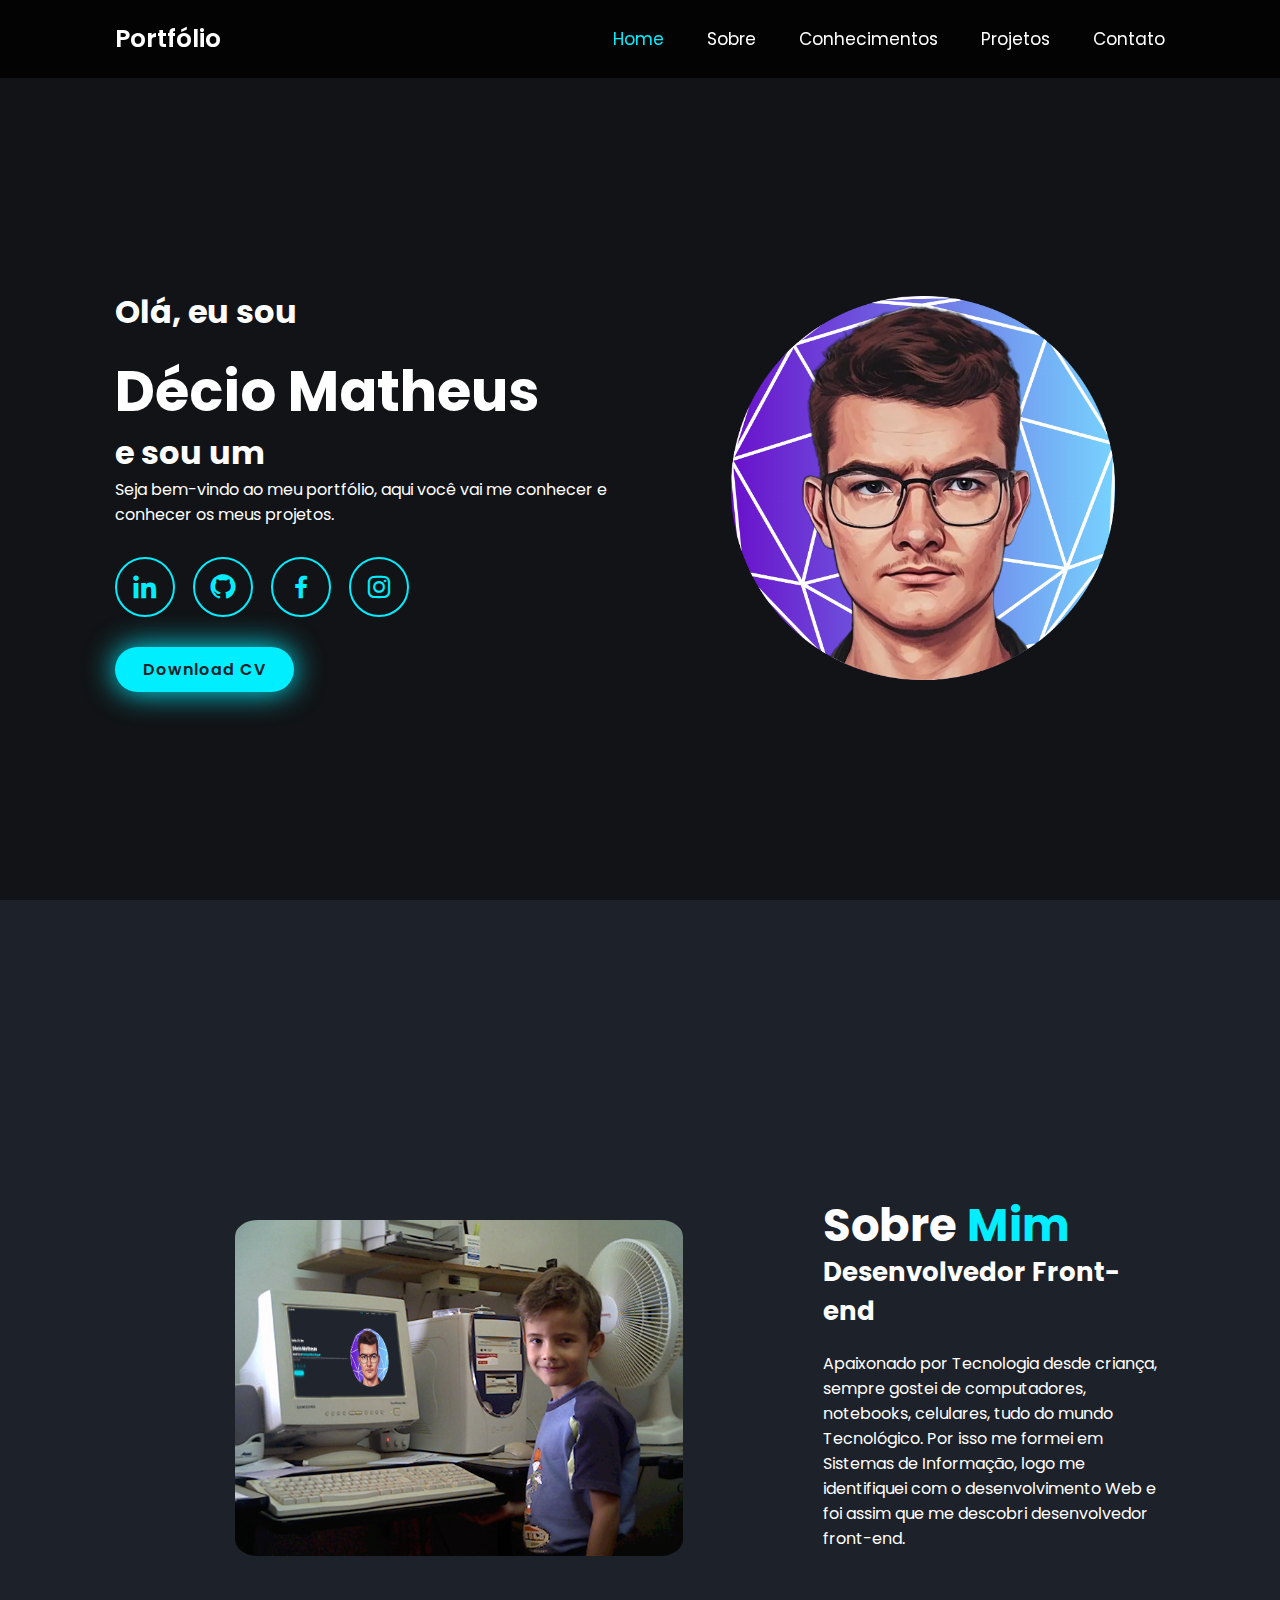
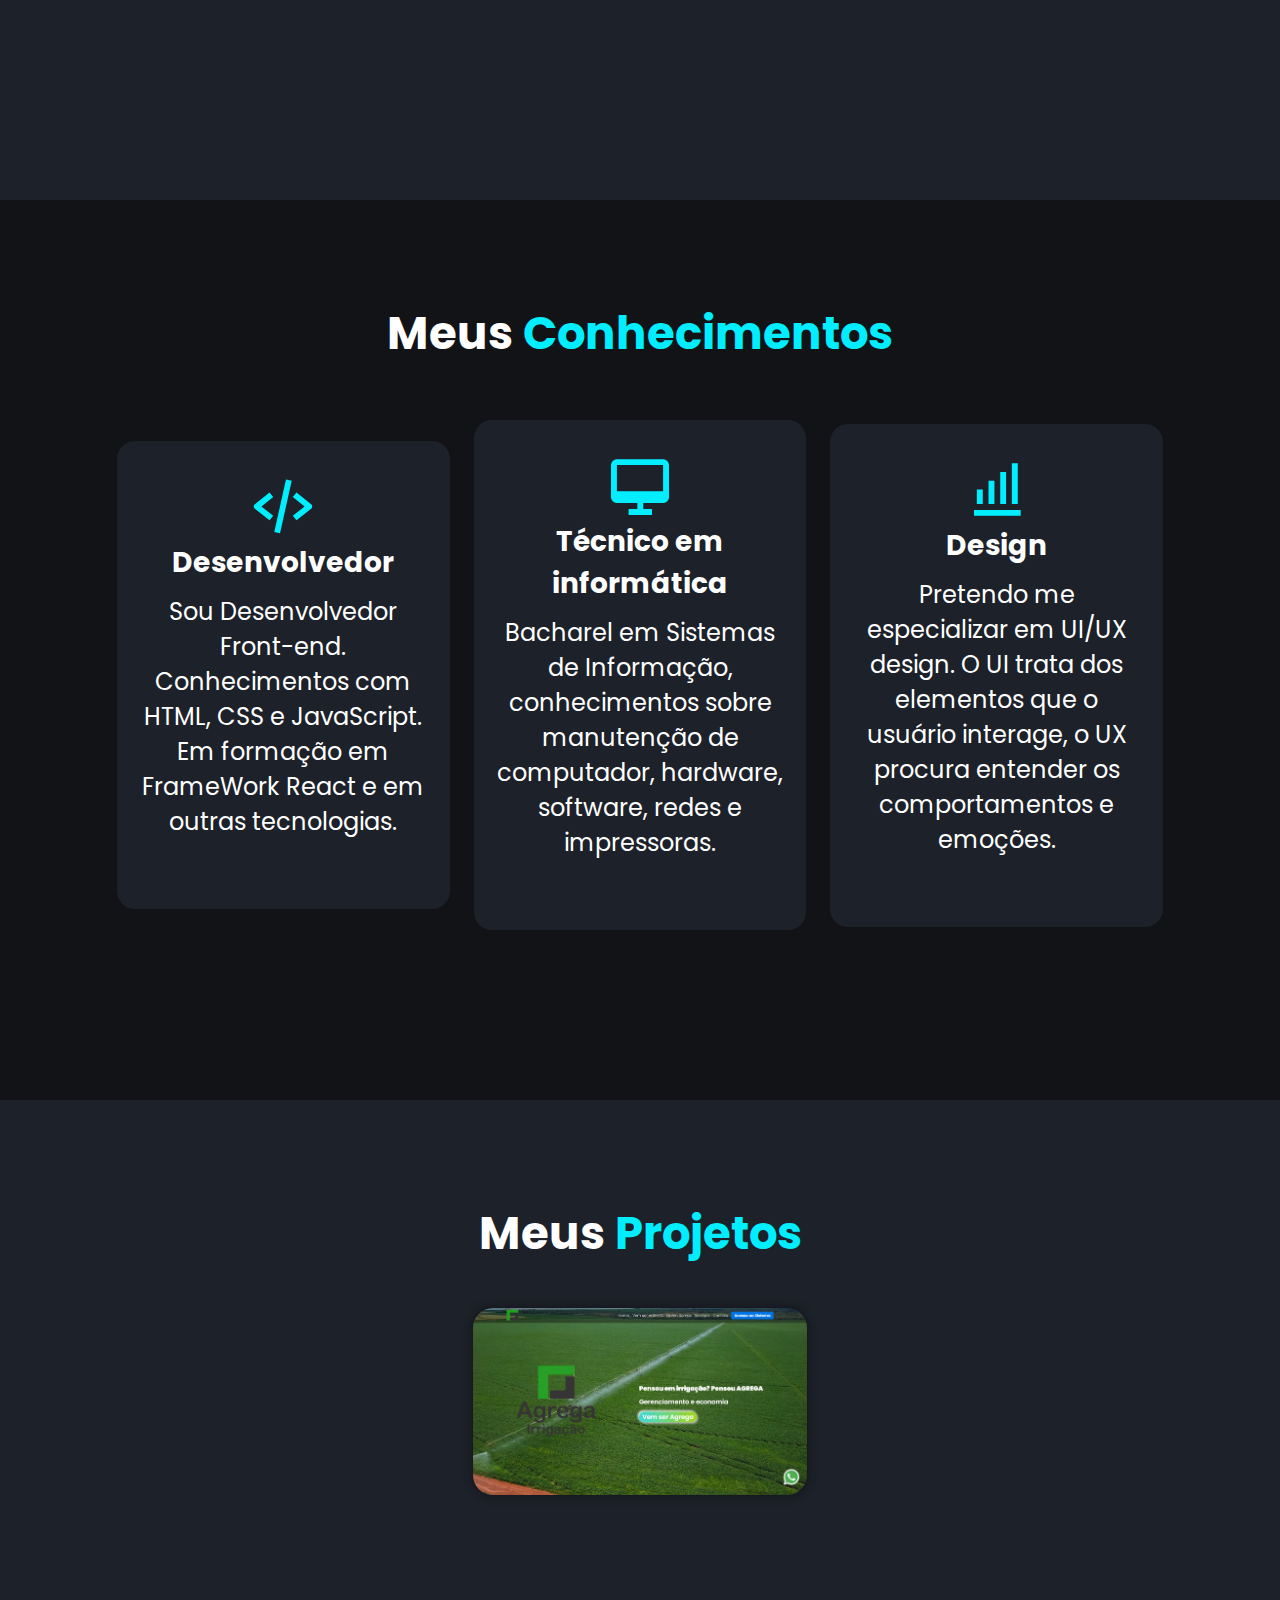
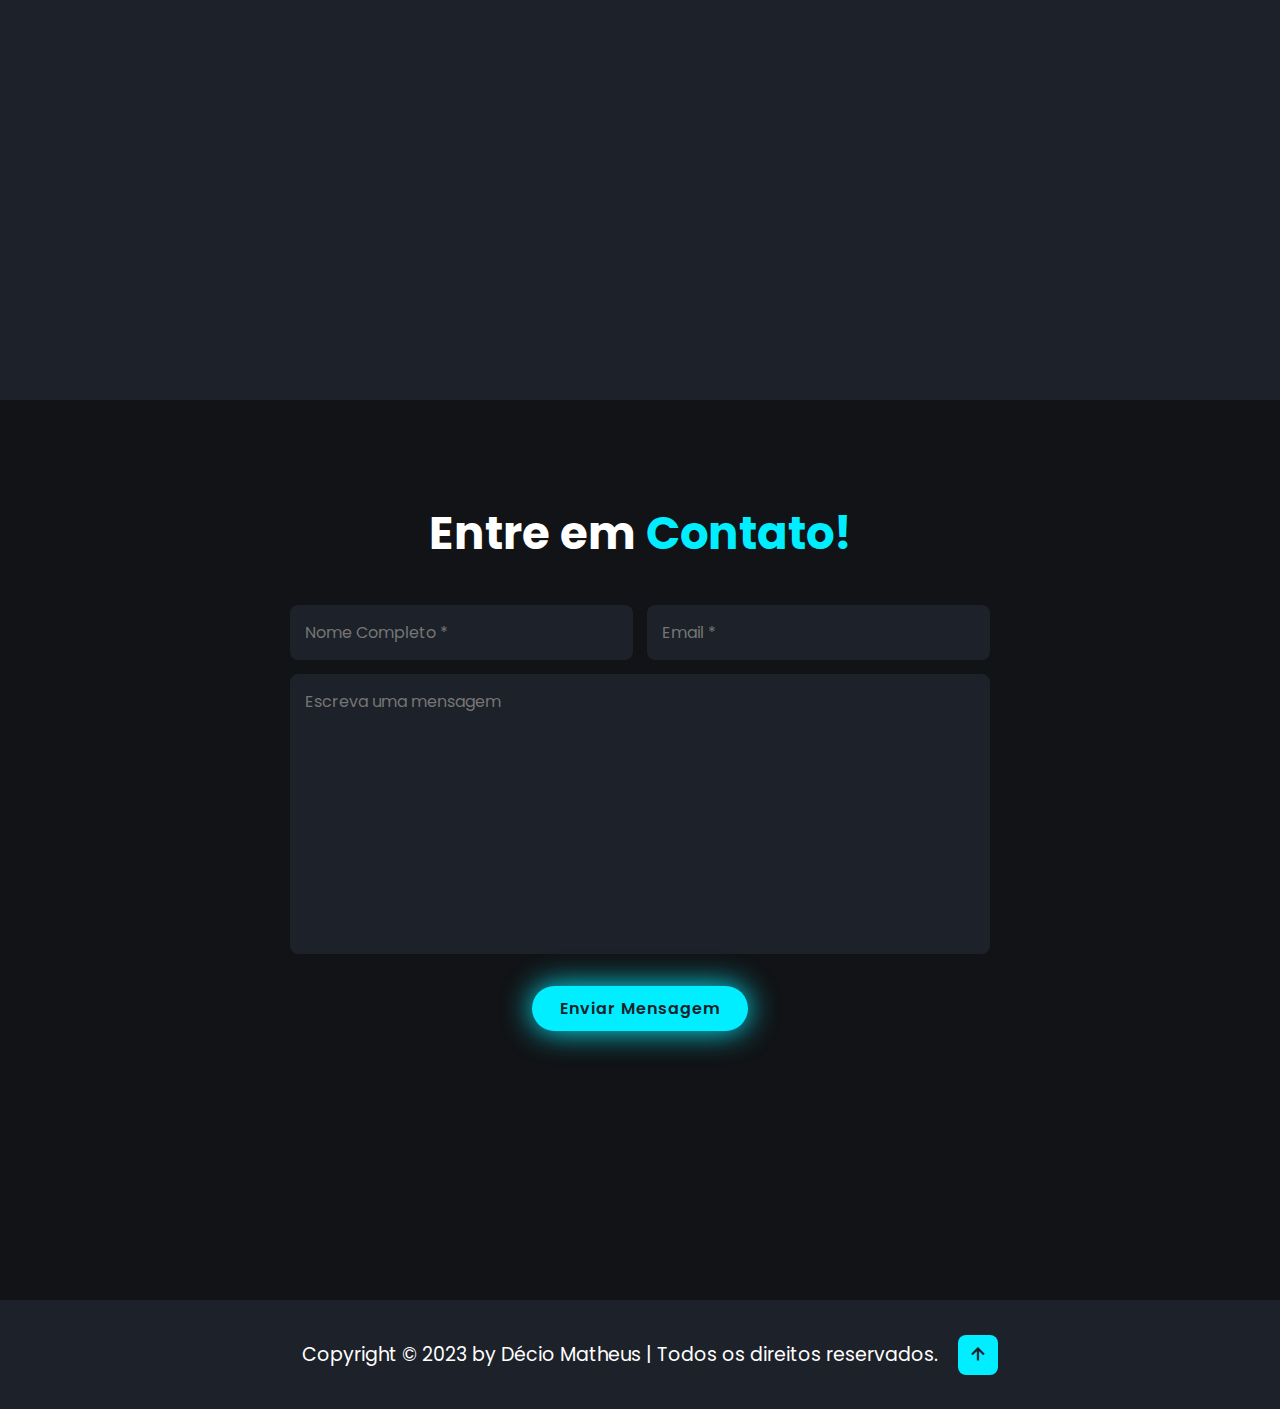
==== commit e58f5c8f: "-1 br no service box desenvolvedor" ====
--- a/index.html
+++ b/index.html
@@ -92,7 +92,7 @@
                 <p>Sou Desenvolvedor Front-end. Conhecimentos com HTML, CSS e JavaScript.
                     Em formação em FrameWork React e em outras tecnologias.
                     <br>
-                    <br>
+                    
                 </p>
 
             </div>
